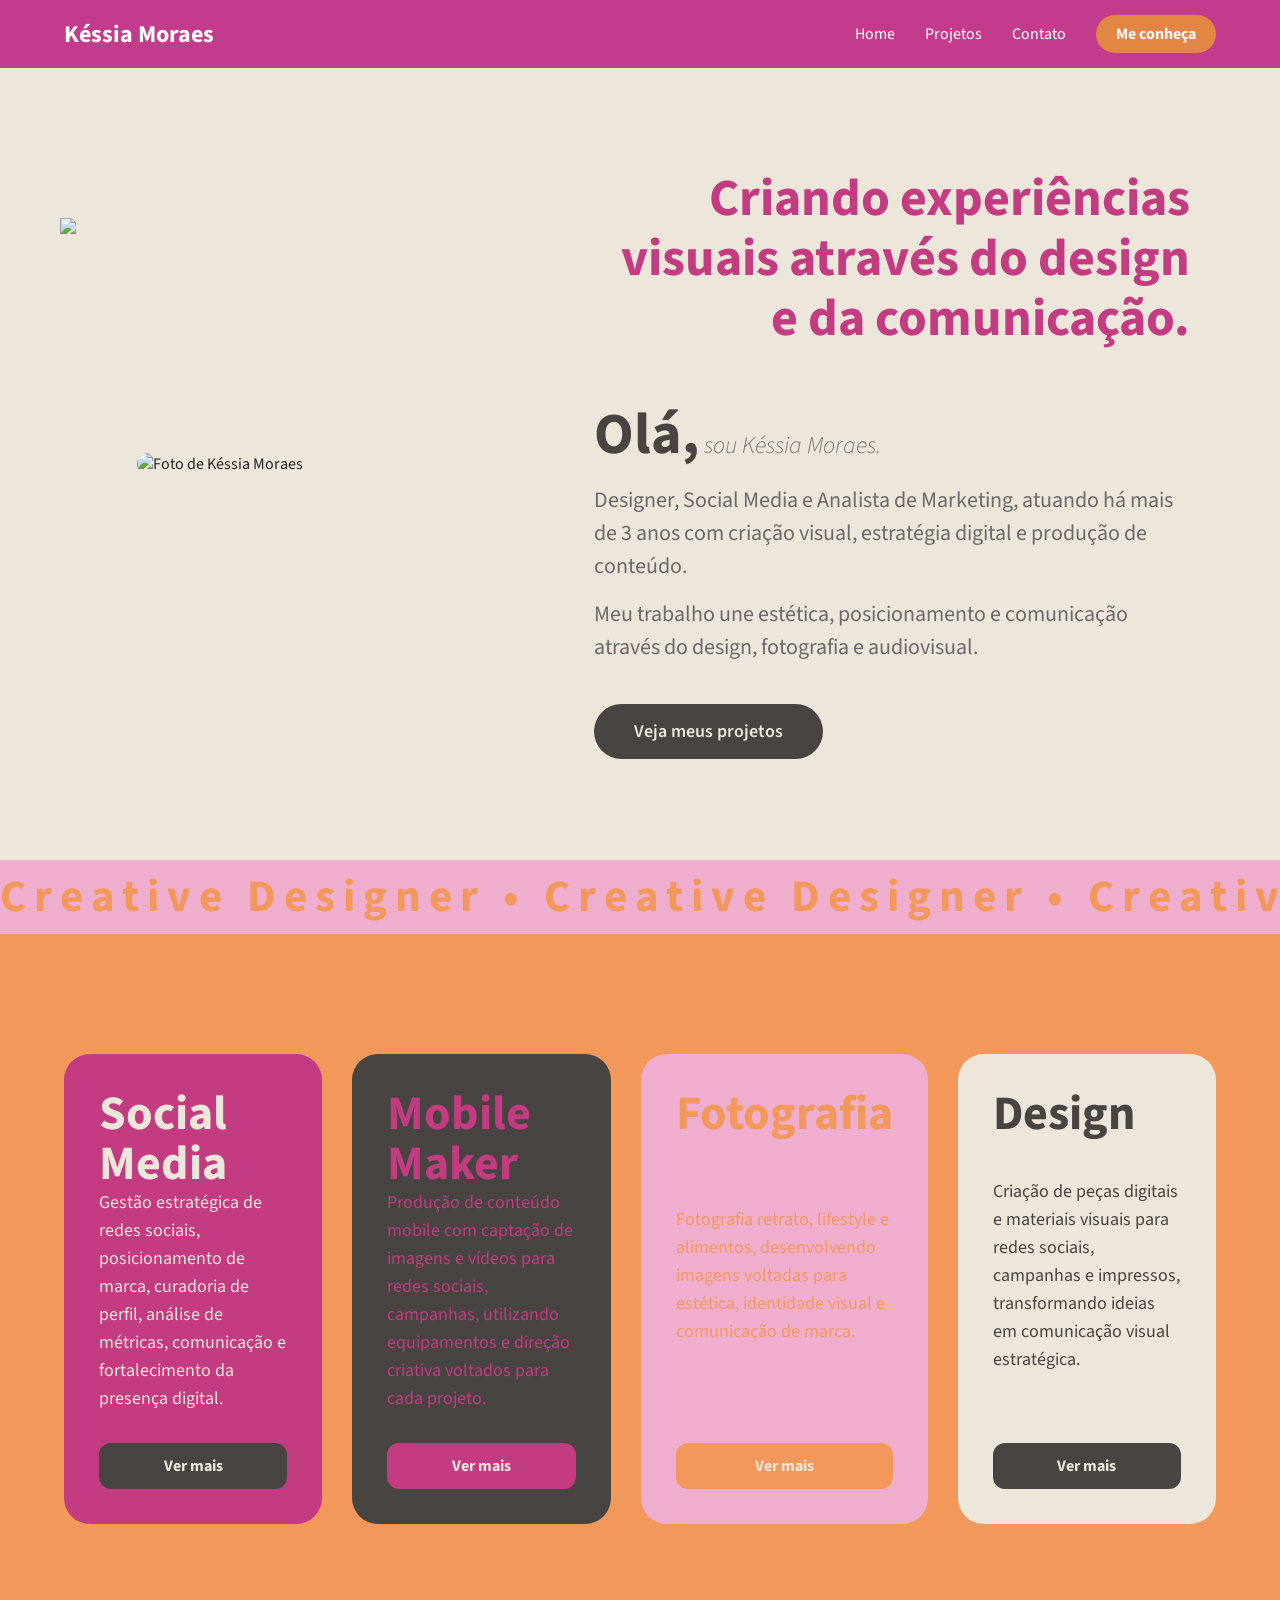
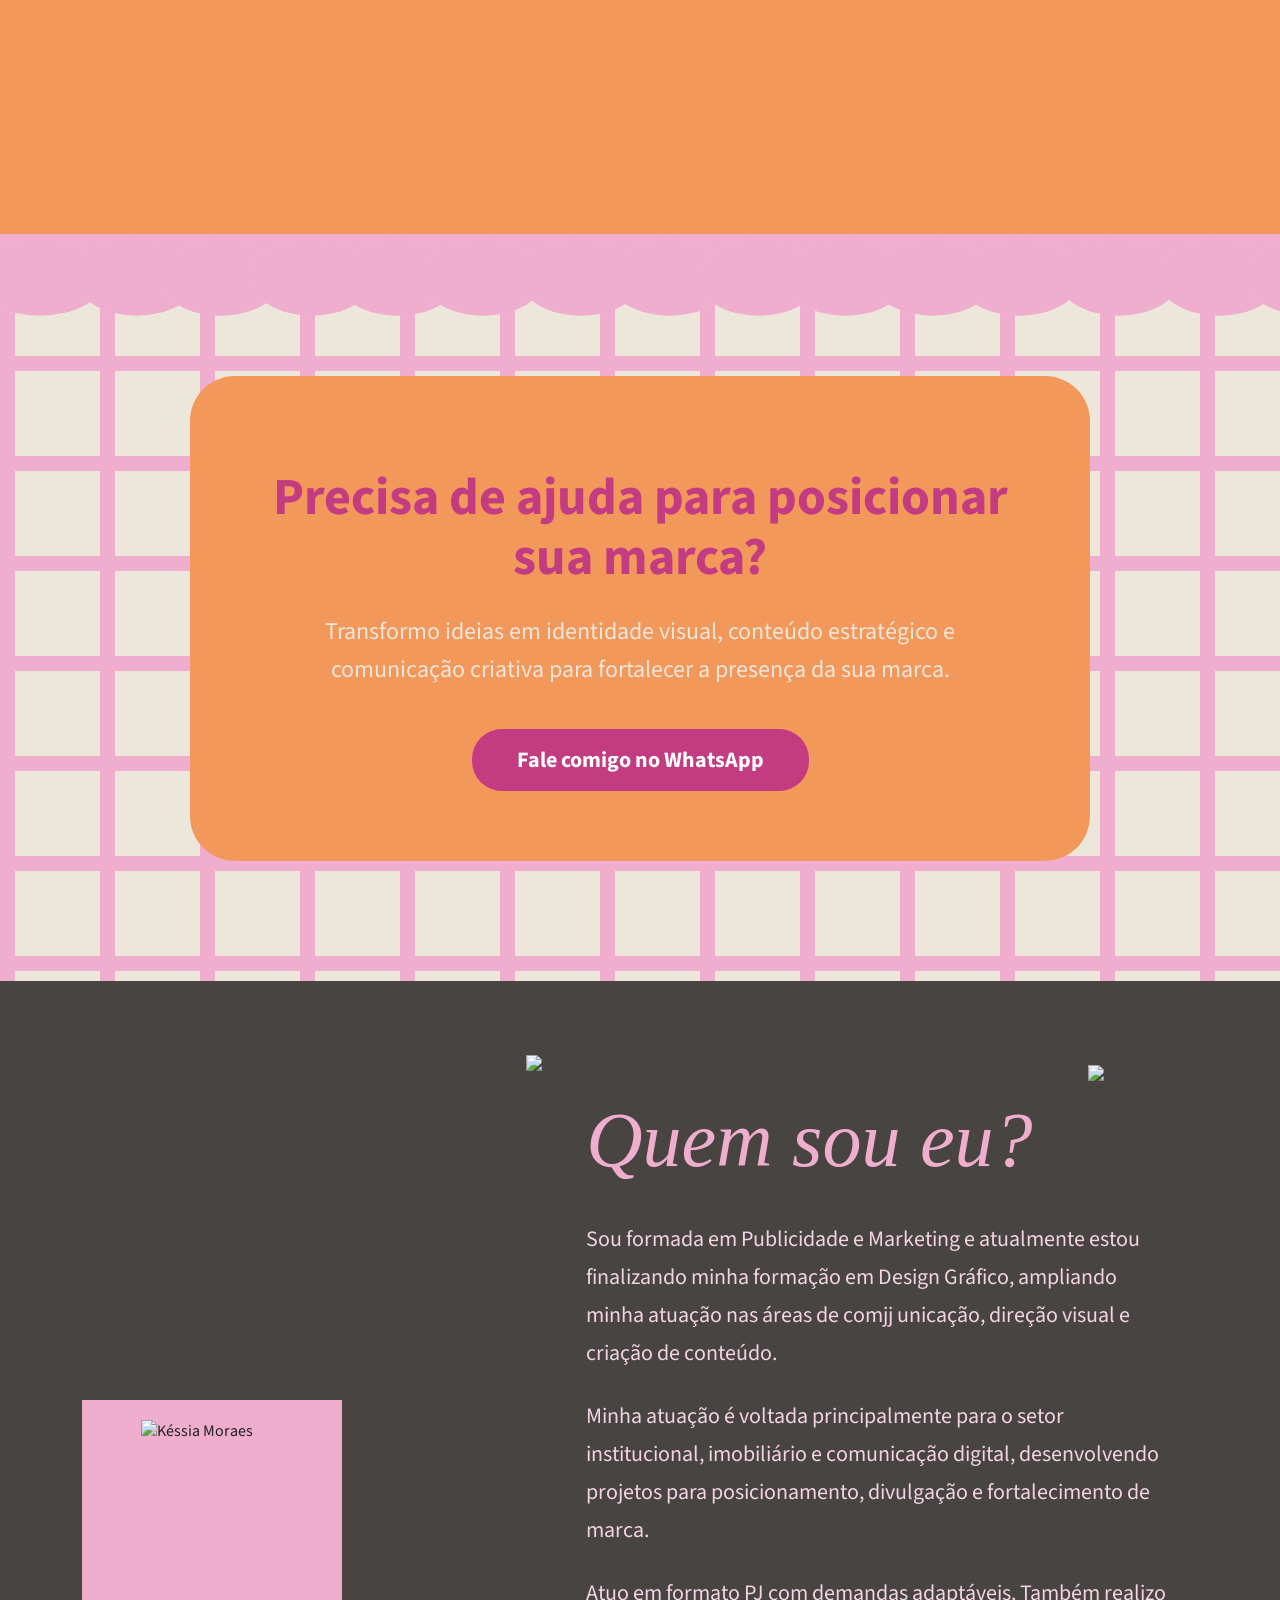
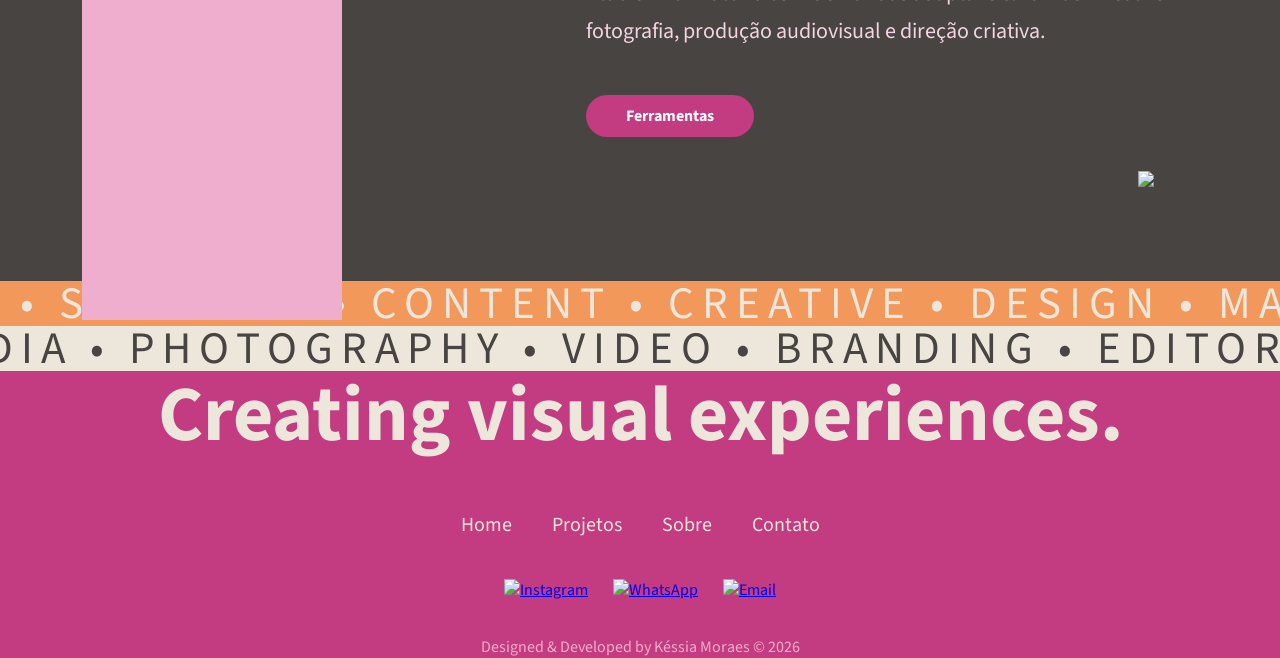
==== index.html @ b6b6fb09 "Primeira versão do portfólio" ====
<!DOCTYPE html>
<html lang="pt-br">

<head>
    <meta charset="UTF-8">
    <meta name="viewport" content="width=device-width, initial-scale=1.0">

    <title>Késsia Moraes</title>

    <link rel="stylesheet" href="style.css">

    <link href="https://fonts.googleapis.com/css2?family=Source+Sans+Pro:wght@300;400;500;600;700&display=swap" rel="stylesheet">
</head>

<body>

    <!-- HEADER -->

    <header>
        <div class="logo">
            <h2>Késsia Moraes</h2>
        </div>

        <nav>
            <ul>
                <li><a href="#">Home</a></li>
                <li><a href="#projetos">Projetos</a></li>
                <li><a href="#contato">Contato</a></li>
                <li><a href="#sobre" class="btn-conheca">Me conheça</a></li>
            </ul>
        </nav>
    </header>

    <!-- HOME -->

   <section class="home">

    <div class="home-image">

    <img class="estrela-home" src="imagens/ESTRELA.svg">
    <img class="foto" src="imagens/Kessia Moraes.Jpg" alt="Foto de Késsia Moraes">

</div>

    <div class="home-text">

        <h1>
            Criando experiências visuais
            através do design e da
            comunicação.
        </h1>

        <h2>
            Olá,<span> sou Késsia Moraes.</span>
        </h2>

        <p>
            Designer, Social Media e Analista de Marketing,
            atuando há mais de 3 anos com criação visual,
            estratégia digital e produção de conteúdo.
        </p>

        <p>
            Meu trabalho une estética, posicionamento e
            comunicação através do design, fotografia
            e audiovisual.
        </p>

        <a href="#projetos" class="btn-projetos">

    Veja meus projetos

</a>

    </div>

</section>

<!-- ================= PROJETOS ================= -->

  <div class="faixa">

        <h2>
            Creative Designer • Creative Designer • Creative Designer • Creative Designer •
        </h2>

    </div>
<section class="projetos">

    <section class="cards" id="projetos">

        <div class="card social">

        <h3>Social Media</h3>

        <p>
            Gestão estratégica de redes sociais, posicionamento de marca, curadoria de perfil, análise de métricas,  comunicação e fortalecimento da presença digital.
        </p>

        <a href="socialmedia.html">Ver mais</a>

    </div>

    <div class="card mobile">

        <h3>Mobile Maker</h3>

        <p>
            Produção de conteúdo mobile com captação de imagens e vídeos para redes sociais, campanhas, utilizando equipamentos e direção criativa voltados para cada projeto.
        </p>

        <a href="mobilemaker.html">Ver mais</a>

    </div>

     <div class="card fotografia">

        <h3>Fotografia</h3>

        <p>
             Fotografia retrato, lifestyle e alimentos, desenvolvendo imagens voltadas para estética, identidade visual e comunicação de marca.       
       </p>
        <a href="fotografia.html">Ver mais</a>

    </div>

    <div class="card design">

        <h3>Design</h3>

        <p>
            Criação de peças digitais e materiais visuais para redes sociais, campanhas e impressos, transformando ideias em comunicação visual estratégica.
        </p>

        <a href="design.html">Ver mais</a>
    </div>

</section> <!-- fecha cards -->

</section> <!-- fecha projetos -->

<!-- QUEM SOU EU -->

<div class="divisor-editorial">
    <img src="Designs/franjinha.svg" alt="">
</div>

<!-- ================= CONTATO ================= -->

<section class="contato" id="contato">

    <div class="contato-box">

        <img class="estrela estrela-contato1" src="imagens/ESTRELA.svg" alt="">
        <img class="estrela estrela-contato2" src="imagens/ESTRELA.svg" alt="">
        <img class="estrela estrela-contato3" src="imagens/ESTRELA.svg" alt="">

        <h2>
            Precisa de ajuda para posicionar sua marca?
        </h2>

        <p>
            Transformo ideias em identidade visual, conteúdo estratégico e
            comunicação criativa para fortalecer a presença da sua marca.
        </p>

        <a
            href="https://wa.me/5544988152777"
            target="_blank"
            class="btn-whatsapp">

            Fale comigo no WhatsApp

        </a>

    </div>

</section>


<section class="sobre" id="sobre">

    <div class="sobre-imagem">

        <div class="fundo-rosa"></div>

        <img src="imagens/Késsia.CR2" alt="Késsia Moraes">

    </div>

    <div class="sobre-texto">

      <img class="estrela-sobre estrela1" src="imagens/ESTRELA.svg">
      <img class="estrela-sobre estrela2" src="imagens/ESTRELA.svg">
      <img class="estrela-sobre estrela3" src="imagens/ESTRELA.svg">

        <h2>Quem sou eu?</h2>

        <p>
            Sou formada em Publicidade e Marketing e atualmente
            estou finalizando minha formação em Design Gráfico,
            ampliando minha atuação nas áreas de comjj   unicação,
            direção visual e criação de conteúdo.
        </p>

        <p>
            Minha atuação é voltada principalmente para o setor
            institucional, imobiliário e comunicação digital,
            desenvolvendo projetos para posicionamento,
            divulgação e fortalecimento de marca.
        </p>

        <p>
            Atuo em formato PJ com demandas adaptáveis.
            Também realizo fotografia, produção audiovisual
            e direção criativa.
        </p>

        <div class="titulo-ferramentas">
            Ferramentas
        </div>

</section>

       <div class="icones">
    <img src="imagens/canva.png" alt="">
    <img src="imagens/affinity.png" alt="">
    <img src="imagens/lightroom.png" alt="">
    <img src="imagens/illustrator.png" alt="">
    <img src="imagens/capcut.png" alt="">

</div>

</section>

<!-- ================= RODAPÉ ================= -->

<footer>

    <div class="faixa-footer faixa1">
        <p>
            CREATIVE • DESIGN • MARKETING • STRATEGY • CONTENT • CREATIVE • DESIGN • MARKETING • STRATEGY • CONTENT
        </p>
    </div>

    <div class="faixa-footer faixa2">
        <p>
            BRANDING • EDITORIAL • SOCIAL MEDIA • PHOTOGRAPHY • VIDEO • BRANDING • EDITORIAL • SOCIAL MEDIA • PHOTOGRAPHY
        </p>
    </div>

    <h2>
        Creating visual experiences.
    </h2>

    <div class="footer-links">

        <a href="#">Home</a>
        <a href="#">Projetos</a>
        <a href="#">Sobre</a>
        <a href="#">Contato</a>

    </div>

    <div class="redes">

        <a href="https://www.instagram.com/kessia_marketing/" target="_blank">
            <img src="imagens/instagram.png" alt="Instagram">
        </a>

        <a href="https://wa.me/5544988152777" target="_blank">
            <img src="imagens/whatsapp.png" alt="WhatsApp">
        </a>

        <a href="mailto:seuemail@email.com">
            <img src="imagens/email.png" alt="Email">
        </a>

    </div>

    <p>
        Designed & Developed by Késsia Moraes © 2026
    </p>
    
</footer>

</body>

</html>
---- style.css ----
* {
    margin: 0;
    padding: 0;
    box-sizing: border-box;
}

html{

    scroll-behavior:smooth;

}
body {
    background-color: #ede6db;
    font-family: 'Source Sans Pro', sans-serif;
    color: #222;
}

header {
    background-color: #c33B8c;
    width: 100%;
    padding: 15px 5%;
    display: flex;
    justify-content: space-between;
    align-items: center;
}

header .logo h2 {
    color: white;
    margin: 0;
    font-size: 24px;
}

header nav ul {
    display: flex;
    align-items: center;
    list-style: none;
    gap: 30px;
}

header nav ul li a {
    color: white;
    text-decoration: none;
    font-size: 16px;
}

header nav ul li a.btn-conheca {
    background-color: #e28743;
    color: #f6f6f6;
    padding: 8px 20px;
    border-radius: 20px;
    font-weight: bold;
    display: inline-block;
    transition: opacity 0.2s;
}

header nav ul li a.btn-conheca:hover {
    opacity: 0.9;
}

.home{
    width: 100%;
    min-height: 88vh;
    padding: 60px 7%;
    display: flex;
    justify-content: space-between;
    align-items: center;
    gap: 70px;
    background: #EDE6DB;
}
.home-image{
    width: 40%;
    display: flex;
    justify-content: center;
    position: relative; /* importante */
}

.foto{
    width:340px;
    border-radius:40px;
}

.estrela-home{
    position:absolute;
    width:300px;
    top:-235px;
    left:-30px;
    z-index:2;
}

.home-text{
    width:55%;
}
.home-text h1{
    color:#C33B80;
    font-size:52px;
    font-weight:700;
    line-height:60px;
    text-align:right;
    margin-bottom:45px;
}
.home-text h2{
    color:#484441;
    font-size:58px;
    font-weight:700;
    margin-bottom:8px;
}

.home-text h2 span{
    font-size:24px;
    font-weight:300;
    color:#777;
    font-style:italic;
}

.home-text p{
    color:#6a6a6a;
    font-size:22px;
    line-height:33px;
    margin-bottom:15px;
}

.home .btn-projetos{
    display:inline-block;
    margin-top:25px;
    background:#484441;
    color:#EDE6DB;
    border:none;
    border-radius:30px;
    padding:15px 40px;
    font-size:18px;
    cursor:pointer;
    transition:.3s;
    text-decoration:none;
    font-weight:600;
}

.home .btn-projetos:hover{
    background:#C33B80;
}

/* ================= PROJETOS ================= */

.projetos{
    width: 100%;
    min-height: 100vh;
    background-color: #F2985B;

    display: flex;
    flex-direction: column;
    align-items: center;
    padding-bottom: 80px;
}

.faixa{
    width:100%;
    background:#F0AECF;
    padding:5px 0;
    overflow:hidden;
}

.faixa h2{
    color:#F2985B;
    font-size:60px;
    font: weight 700px;;
    white-space:nowrap;
    text-align:center;
    letter-spacing:2px;
}

.faixa h2{
    color:#F2985B;
    font-size:45px;
    font-weight:700;
    white-space:nowrap;
    text-align:center;
    letter-spacing:8px;
}

.faixa h3{
    color:#89654e;
    font-size:50px;
    font-weight:700;
    white-space:nowrap;
    text-align:center;
    letter-spacing:2px;
}

.faixa2 h2{
    color:#F0AECF;
    font-size:42px;
    white-space:nowrap;
    text-align:center;
    letter-spacing:2px;
}

.cards{
    width: 90%;
    margin:120px auto 0;
    display: grid;
    grid-template-columns: repeat(4,1fr);
    gap: 30px;
}

.card{
    padding:35px;
    border-radius:26px;
    min-height:400px;
    display:flex;
    flex-direction:column;
    justify-content:space-between;
}

.card h3{
    font-size:48px;
    line-height:50px;
    font-weight:700;

}

.card p{
    font-size:18px;
    line-height:28px;
}

.card a{
    margin-top:30px;
    text-decoration:none;
    font-weight:bold;
}

.social{
    background:#C33B80;
    color:#EDE6DB;
}

.mobile{
    background:#484441;
    color:#C33B80;
}

.fotografia{
    background:#F0AECF;
    color:#F2985B;

}

.design{
    background:#EDE6DB;
    color:#484441;
}
.card a{
    display:block;
    width:100%;
    text-align:center;
    margin-top:30px;
    padding:12px;
    border-radius:12px;
    text-decoration:none;
    font-weight:700;
}

.social a{
    background:#484441;
    color:#EDE6DB;
}

.mobile a{
    background:#C33B80;
    color:#EDE6DB;
}

.fotografia a{
    background:#F2985B;
    color:#EDE6DB;
}

.design a{
    background:#484441;
    color:#EDE6DB;
}

/* ================= DIVISOR EDITORIAL ================= */

.divisor-editorial{
    width:97\%;
    margin-bottom:-60px;   /* faz a franjinha entrar na próxima seção */
    line-height:0;
    position:relative;
    z-index:10;
}

.divisor-editorial img{
    display:block;
    width:109%;           /* aumenta um pouquinho */
    margin-left:-2%;      /* centraliza */
}

/* SOBRE */

.sobre{

    width:100%;
    min-height:100vh;
    background:#484441;
    display:flex;
    justify-content:space-between;
    align-items:center;
    padding:90px 8%;
    position:relative;
}

.sobre-imagem{
    width:35%;
    position:relative;
    display:flex;
    justify-content:center;
}

.fundo-rosa{
    width:260px;
    height:520px;
    background:#F0AECF;
    position:absolute;
    left:-20px;
    top:-20px;
    z-index:1;
}

.sobre-imagem img{
    width:300px;
    position:relative;
    z-index:2;
}

.sobre-texto{ 
    width:55%;
    color:white;
    position:relative;

}

.sobre-texto h2{
    font-size:78px;
    color:#F0AECF;
    font-family:serif;
    font-style:italic;
    font-weight:400;
    margin-bottom:35px;
}

.sobre-texto p{
    font-size:22px;
    line-height:38px;
    color:#F3D4E5;
    margin-bottom:25px;
}

.titulo-ferramentas{
    display:inline-block;
    background:#C33B80;
    color:white;
    padding:10px 40px;
    border-radius:30px;
    margin-top:20px;
    margin-bottom:30px;
    font-weight:bold;

}

.icones{
    display:flex;
    gap:25px;
    align-items:center;

}

.icones img{
    width:48px;
}

.estrela-sobre{
    position:absolute;
    width:60px;
}

.estrela1{
    left:-60px;
    top:-40px;
}

.estrela2{
    right:30px;
    top:-30px;
}

.estrela3{
    right:-20px;
    bottom:-20px;
}

/* ================= CONTATO ================= */

.contato{
    width:100%;
    padding:120px 8%;
    background:
    linear-gradient(#F0AECF 15px, transparent 15px),
    linear-gradient(90deg,#F0AECF 15px, transparent 15px);
    background-size:100px 100px;
    background-color:#EDE6DB;
    display:flex;
    justify-content:center;
}

.contato-box{
    width:900px;
    background:#F2985B;
    border-radius:45px;
    padding:70px;
    text-align:center;
    position:relative;
}

.contato-box h2{
    color:#C33B80;
    font-size:52px;
    line-height:60px;
    margin-bottom:25px;
}

.contato-box p{
    color:#EDE6DB;
    font-size:24px;
    line-height:38px;
    margin-bottom:40px;
}

.btn-whatsapp{
    display:inline-block;
    background:#C33B80;
    color:white;
    text-decoration:none;
    padding:15px 45px;
    border-radius:30px;
    font-size:22px;
    font-weight:bold;
    transition:.3s;
}

.btn-whatsapp:hover{
    background:#484441;

}

.estrela-contato1{
    width:45px;
    left:50px;
    top:40px;
}

.estrela-contato2{
    width:70px;
    right:70px;
    top:90px;
}

.estrela-contato3{
    width:35px;
    right:120px;
    bottom:60px;
}

/* ================= FOOTER ================= */

footer{
    width:100%;
    background:#C33B80;
    text-align:center;
    padding:0 px 8% 50px;
    position:relative;
}

.faixa-footer{
    width:100%;
    height:45px;

    display:flex;
    justify-content:center;
    align-items:center;
    overflow:hidden;
}

.faixa-footer p{

    white-space:nowrap;
    font-size:45px;
    letter-spacing:8px;
    font: weight 600px;

}

.faixa1{
    background:#F2985B;

}

.faixa1 p{
    color:#EDE6DB;

}

.faixa2{
    background:#EDE6DB;

}

.faixa2 p{
    color:#484441;

}


footer h2{
    font-size:78px;
    color:#EDE6DB;
    line-height:90px;
    margin-bottom:50px;
    font-weight:700;
}

.footer-links{
    display:flex;
    justify-content:center;
    gap:40px;
    margin-bottom:40px;
}

.footer-links a{
    color:#EDE6DB;
    text-decoration:none;
    font-size:20px;
    transition:.3s;
}

.footer-links a:hover{
    color:#F2985B;
}

.redes{
    display:flex;
    justify-content:center;
    gap:25px;
    margin-bottom:35px;
}

.redes img{
    width:34px;
    transition:.3s;
}

.redes img:hover{
    transform:scale(1.15);
}

footer p{
    color:#F0AECF;
    font-size:16px;
}

/* ==========================================
   FOTOGRAFIA
========================================== */

.banner-foto{
    width:100%;
    min-height:70vh;
    background:#484441;
    display:flex;
    justify-content:center;
    align-items:center;
    text-align:center;
    padding:80px 8%;

}

.banner-texto h1{
    color:#C33B80;
    font-size:24px;
    letter-spacing:8px;
    text-transform:uppercase;
    margin-bottom:20px;

}

.banner-texto h2{
    color:#EDE6DB;
    font-size:90px;
    font-weight:700;
    margin-bottom:20px;

}

.banner-texto p{
    color:#D8D2CA;
    font-size:22px;
    line-height:34px;

}

.galeria{
    background:#484441;
    padding:100px 8%;

}

.galeria h3{
    color:#F0AECF;
    font-size:42px;
    margin-bottom:40px;
    margin-top:80px;
    letter-spacing:3px;
    text-transform:uppercase;

}

.grid-fotos{
    display:grid;
    grid-template-columns:repeat(12,1fr);
    grid-auto-rows:190px;
    gap:18px;
    margin-bottom:80px;

}

.grid-fotos img{

    width:100%;
    height:100%;
    object-fit:cover;

    transition:.4s;

}

.grid-fotos img:hover{

    object-fit:contain;

    background:#484441;

}

.grid-fotos img:hover{
    transform:scale(1.02);

}

.grid-fotos img:nth-child(1){
    grid-column:span 8;
    grid-row:span 3;

}

.grid-fotos img:nth-child(2){
    grid-column:span 4;
    grid-row:span 2;

}

.grid-fotos img:nth-child(3){
    grid-column:span 4;
    grid-row:span 2;

}

.grid-fotos img:nth-child(4){
    grid-column:span 8;
    grid-row:span 2;

}

.grid-fotos img:nth-child(5){
    grid-column:span 6;
    grid-row:span 3;

}

.grid-fotos img:nth-child(6){
    grid-column:span 6;
    grid-row:span 3;

}

.grid-fotos img:nth-child(7){
    grid-column:span 12;
    grid-row:span 3;

}

.galeria h3:first-child{
    margin-top:0;

}

.galeria h3::after{
    content:"";
    display:block;
    width:120px;
    height:3px;
    background:#C33B80;
    margin-top:12px;

}


/* ================= LIGHTBOX ================= */

.lightbox{
    display:none;
    position:fixed;
    left:0;
    top:0;
    width:100%;
    height:100%;
    background:rgba(0,0,0,.92);
    justify-content:center;
    align-items:center;
    z-index:9999;
    animation:fade .35s;
}

.lightbox img{
    max-width:88%;
    max-height:88%;
    border-radius:10px;
    animation:zoom .35s;
}

.fechar{
    position: fixed;
    top: 20px;
    right: 30px;
    font-size: 70px;
    font-weight: bold;
    color: #ffffff;
    cursor: pointer;
    z-index: 10000;
}

.anterior,
.proximo{
    position:absolute;
    top:50%;
    transform:translateY(-50%);
    color:white;
    font-size:60px;
    cursor:pointer;
    user-select:none;
    padding:20px;
}

.anterior{
    left:25px;
}

.proximo{
    right:25px;
}

@keyframes fade{
    from{
        opacity:0;
    }

    to{
        opacity:1;
    }
}

@keyframes zoom{
    from{
        transform:scale(.85);
    }

    to{
        transform:scale(1);
    }
}


/* ==========================================
   mobilemaker
========================================== */

.intro-mobile{

    width:80%;
    margin:90px auto;
    display:flex;
    gap:40px;
    justify-content:center;
    align-items:center;

}

.linha-mobile{
    width:3px;
    height:120px;
    background:#C33B80;

}

.texto-mobile{
    max-width:700px;

}

.texto-mobile h2{

    color:#F0AECF;
    font-size:40px;
    margin-bottom:20px;

}

.texto-mobile p{

    color:#EDE6DB;
    line-height:1.9;
    font-size:18px;

}

.videos-mobile{

    width:70%;
    margin:0 auto 120px;

}

.video-card{

    margin-bottom:120px;

}

.video-card video{

    width:100%;
    max-width:650px;

    display:block;

    margin:0 auto;

    border-radius:20px;

    transition:.35s;

    cursor:pointer;

}

.video-card video:hover{

    transform:scale(1.02);

}

.info-video{

    width:650px;

    margin:25px auto 0;

    text-align:left;

}

.info-video span{

    color:#F2985B;

    font-size:15px;

    letter-spacing:3px;

}

.info-video h3{

    color:#F0AECF;

    font-size:34px;

    margin:10px 0;

}

.info-video p{

    color:#d9d9d9;

    line-height:1.8;

    margin-bottom:25px;

}

.tags-video{

    display:flex;

    gap:12px;

    flex-wrap:wrap;

}

.tags-video span{
    background:#C33B80;
    color:white;
    padding:8px 16px;
    border-radius:40px;
    font-size:14px;
    letter-spacing:1px;

}

.video-card::after{

    content:"";
    display:block;
    width:100%;
    height:1px;
    background:rgba(255,255,255,.12);
    margin-top:70px;

}

.pagina-mobile{

    background:#484441;
    color:#fff;

}


/* ==========================================
   DESIGN
========================================== */

.banner-design{

    width:100%;
    min-height:55vh;
    background:#484441;
    display:flex;
    justify-content:center;
    align-items:center;
    text-align:center;
    color:#ffe7e7;
}

.banner-design h1{

    font-size:20px;
    letter-spacing:8px;
    text-transform:uppercase;
    color:#C33B80;
    margin-bottom:20px;

}

.banner-design h2{

    font-size:70px;
    font-weight:300;
    margin-bottom:20px;

}

.banner-design p{

    width:650px;
    max-width:90%;
    margin:auto;
    line-height:1.8;

}

/* INTRO */

.intro-design{

    background:#484441;
    color:white;

    display:flex;
    justify-content:space-between;
    align-items:center;

    padding:120px 10%;

    gap:80px;

}

.texto-intro{

    width:50%;

}

.texto-intro h2{

    font-size:42px;
    font-weight:300;
    margin-bottom:35px;

}

.texto-intro p{

    line-height:2;
    margin-bottom:20px;
    color:#d8d8d8;

}

.titulo-gigante{

    font-size:150px;
    font-weight:700;
    opacity:.05;
    user-select:none;

}

/* CATEGORIAS */

.categoria-design{

    background:#484441;
    color:white;
    padding:100px 10%;

}

.categoria-design h2{

    font-size:42px;
    font-weight:300;
    margin-bottom:20px;

}

.categoria-texto{

    width:650px;
    max-width:100%;
    color:#d6d6d6;
    line-height:1.8;
    margin-bottom:60px;

}

/* PROJETOS */

.projeto-design{

    display:flex;
    justify-content:space-between;
    align-items:center;

    gap:60px;

    margin-bottom:120px;

}

.projeto-design.invertido{

    flex-direction:row-reverse;

}

.texto-projeto{

    max-width:450px;
    padding-left:50px;

}

.texto-projeto h2{

    font-size:36px;
    font-weight:300;
    margin-bottom:35px;

}

.texto-projeto p{

    line-height:2;
    color:#484441;
    font-size:17px;

}

/* GALERIA */

.galeria-design{
    width:65%;
    display:grid;
    grid-template-columns:repeat(3,1fr);
    gap:18px;
    margin:0 auto;

}

.galeria-design img{

    width:100%;
    display:block;
    border-radius:12px;

    cursor:pointer;

    transition:.4s;

    box-shadow:0 15px 35px #484441;

}

.galeria-design img:hover{

    transform:translateY(-8px);

}

/* GRID FEED */

.grid-design{

    display:grid;

    grid-template-columns:repeat(auto-fit,minmax(250px,1fr));

    gap:25px;

}

.grid-design img{

    width:100%;
    border-radius:12px;
    cursor:pointer;
    transition:.4s;

}

.grid-design img:hover{

    transform:translateY(-8px);

}

/* STORIES */

.stories-grid{

    display:flex;

    gap:25px;

    overflow-x:auto;

    padding-bottom:15px;

}

.stories-grid img{

    width:220px;

    border-radius:18px;

    cursor:pointer;

    transition:.4s;

    flex-shrink:0;

}

.stories-grid img:hover{

    transform:translateY(-8px);

}

/* FINAL */

.comunicacao-design{

    background:#484441;
    color:white;

    padding:120px 10%;

}

.comunicacao-design h2{

    font-size:42px;
    font-weight:300;
    margin-bottom:30px;

}

.comunicacao-design p{

    width:750px;
    max-width:100%;

    line-height:2;
    color:#d6d6d6;

    margin-bottom:20px;

}

.portfolio-update{

    background:#484441;

    color:white;

    text-align:center;

    padding:120px 10%;

}

.portfolio-update h2{

    font-size:42px;
    font-weight:300;
    margin-bottom:30px;

}

.portfolio-update p{

    width:700px;
    max-width:100%;
    margin:auto;

    line-height:2;

    color:#d5d5d5;

}


/********************************************
SOCIAL MEDIA
********************************************/

.banner-social{

    background:#484441;
    color:#8d6f40;
    padding:170px 10%;
    text-align:center;

}

.banner-social h1{

    font-size:18px;
    letter-spacing:4px;
    text-transform:uppercase;
    color:#F0AECF;
    margin-bottom:20px;

}

.banner-social h2{

    font-size:58px;
    font-weight:300;
    margin-bottom:20px;

}

.banner-social p{

    width:700px;
    max-width:100%;
    margin:auto;
    line-height:1.8;
    color:#d5d5d5;

}

/*========================*/

.intro-design{

    display:flex;
    justify-content:space-between;
    align-items:center;
    padding:120px 10%;
    background:#484441;
    color:#EDE6DB;
    gap:80px;

}

.texto-intro{

    max-width:700px;

}

.texto-intro h2{

    font-size:42px;
    margin-bottom:30px;
    font-weight:300;

}

.texto-intro p{

    line-height:1.9;
    margin-bottom:25px;
    color:#d5d5d5;

}

.titulo-gigante{

    font-size:120px;
    color:#F2985B;
    opacity:.15;
    writing-mode:vertical-rl;
    user-select:none;

}

/*========================*/

.categoria-design{

    padding:100px 10%;
    background:#484441;
    color:white;

}

.categoria-design h2{

    font-size:38px;
    text-align:center;
    margin-bottom:20px;
    font-weight:300;

}

.categoria-texto{

    text-align:center;
    width:700px;
    max-width:100%;
    margin:0 auto 70px;
    line-height:1.8;
    color:#d5d5d5;

}

/*========================*/

.grid-servicos{

    display:grid;
    grid-template-columns:repeat(auto-fit,minmax(280px,1fr));
    gap:35px;

}

.card-servico{

    background:#5b5552;
    padding:35px;
    border-radius:18px;
    transition:.3s;

}

.card-servico:hover{

    transform:translateY(-8px);

}

.card-servico h3{

    font-size:24px;
    margin-bottom:20px;
    color:#F2985B;
    font-weight:400;

}

.card-servico p{

    line-height:1.8;
    color:#EDE6DB;

}

/*========================*/

.comunicacao-design{

    padding:100px 10%;
    background:#484441;
    color:white;
    text-align:center;

}

.comunicacao-design h2{

    font-size:38px;
    margin-bottom:40px;
    font-weight:300;

}

.comunicacao-design p{

    width:900px;
    max-width:100%;
    margin:0 auto 30px;
    line-height:2;
    color:#d5d5d5;

}

/*========================*/

.portfolio-update{

    padding:120px 10%;
    background:#484441;
    text-align:center;
    color:white;

}

.portfolio-update h2{

    font-size:45px;
    margin-bottom:30px;
    font-weight:300;

}

.portfolio-update p{

    width:700px;
    max-width:100%;
    margin:0 auto 45px;
    line-height:1.9;
    color:#d5d5d5;

}

/*========================*/

.botao-home{

    display:inline-block;
    padding:15px 40px;
    background:#F2985B;
    color:white;
    text-decoration:none;
    border-radius:40px;
    transition:.3s;

}

.botao-home:hover{

    background:#C33B80;
}

/*==========================
RESPONSIVO
==========================*/

@media(max-width:900px){

.intro-design{

    flex-direction:column;
    text-align:center;

}

.titulo-gigante{

    writing-mode:horizontal-tb;
    font-size:65px;

}

.banner-social h2{

    font-size:42px;

}

.portfolio-update h2{

    font-size:35px;

}

}


/* ================= LIGHTBOX DESIGN ================= */

.lightbox{
    display:none;
    position:fixed;
    top:0;
    left:0;
    width:100%;
    height:100%;
    background:rgba(0,0,0,.92);
    justify-content:center;
    align-items:center;
    z-index:99999;
}

.lightbox img{
    max-width:90%;
    max-height:90%;
    border-radius:12px;
}

.fechar{
    position:absolute;
    top:20px;
    right:35px;
    color:#fff;
    font-size:55px;
    cursor:pointer;
    z-index:100000;
}

.anterior,
.proximo{
    position:absolute;
    top:50%;
    transform:translateY(-50%);
    color:#fff;
    font-size:65px;
    cursor:pointer;
    padding:20px;
    user-select:none;
    z-index:100000;
}

.anterior{
    left:25px;
}

.proximo{
    right:25px;
}
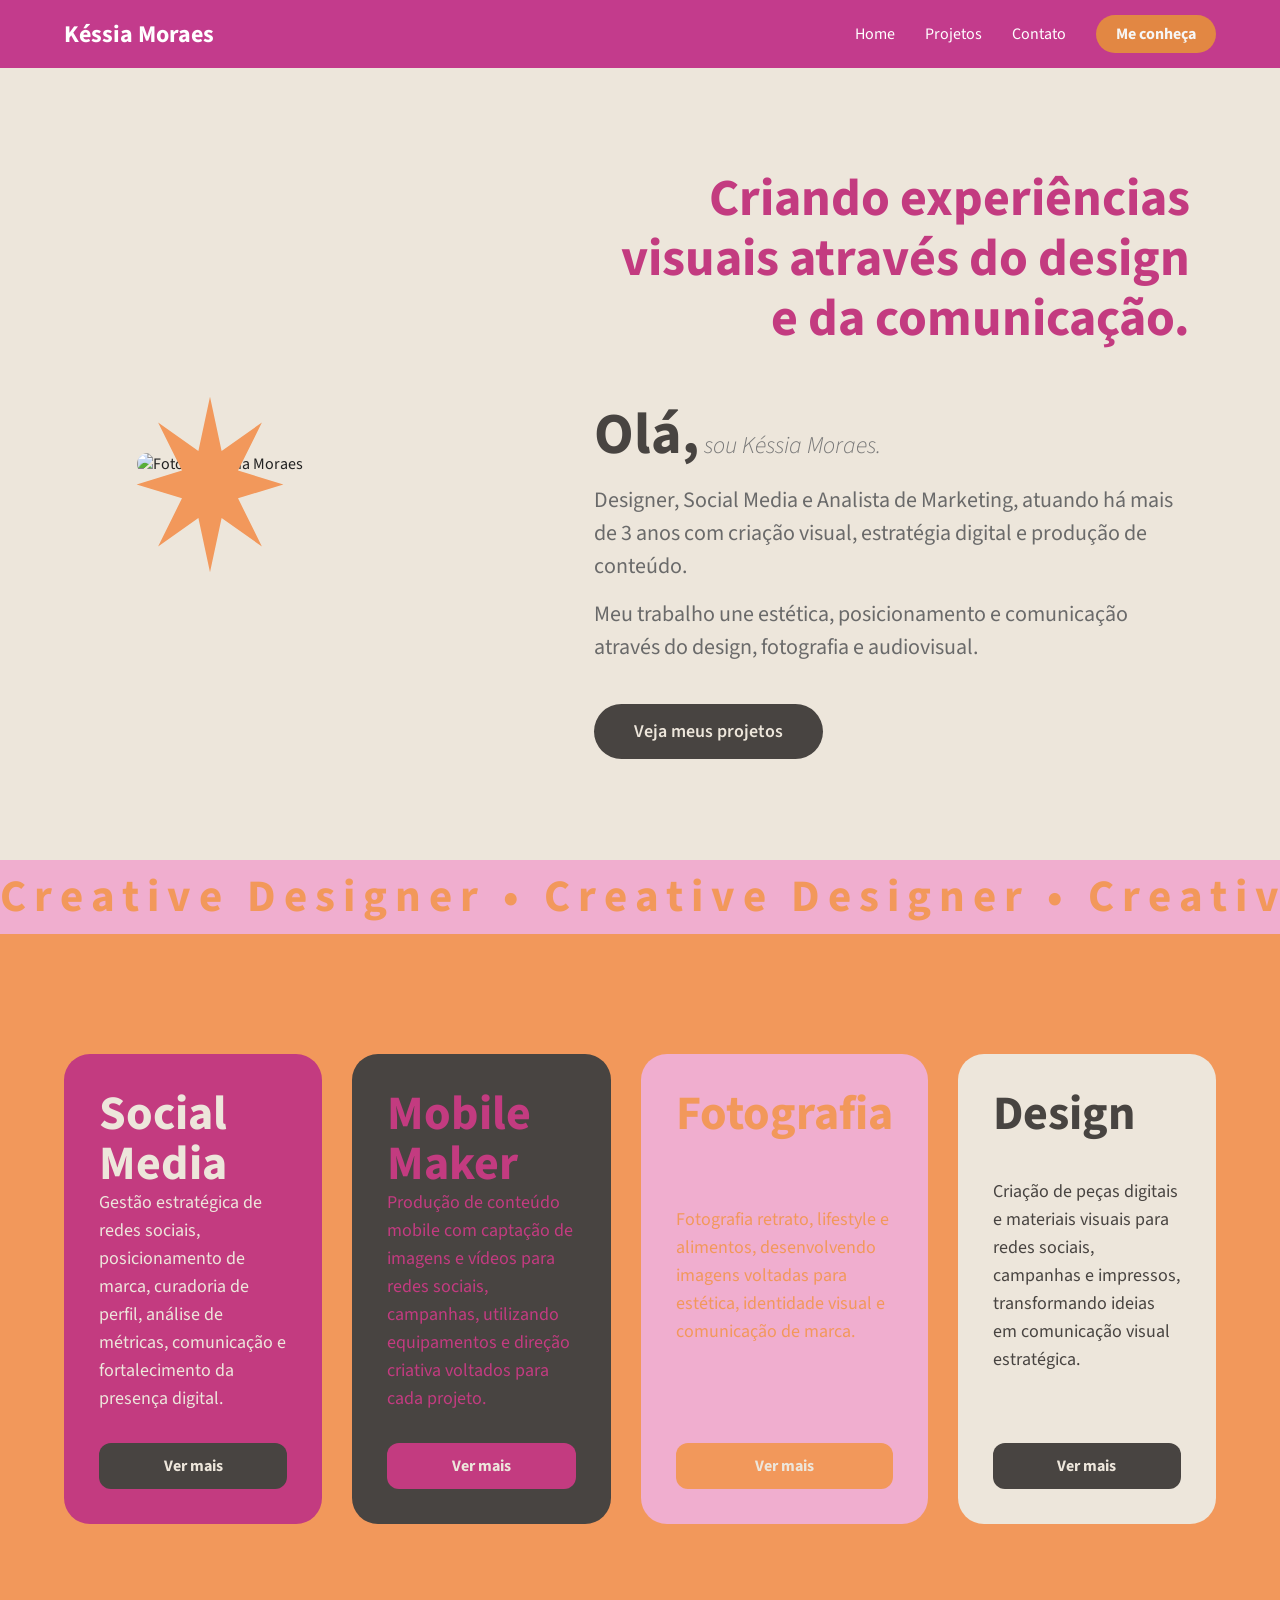
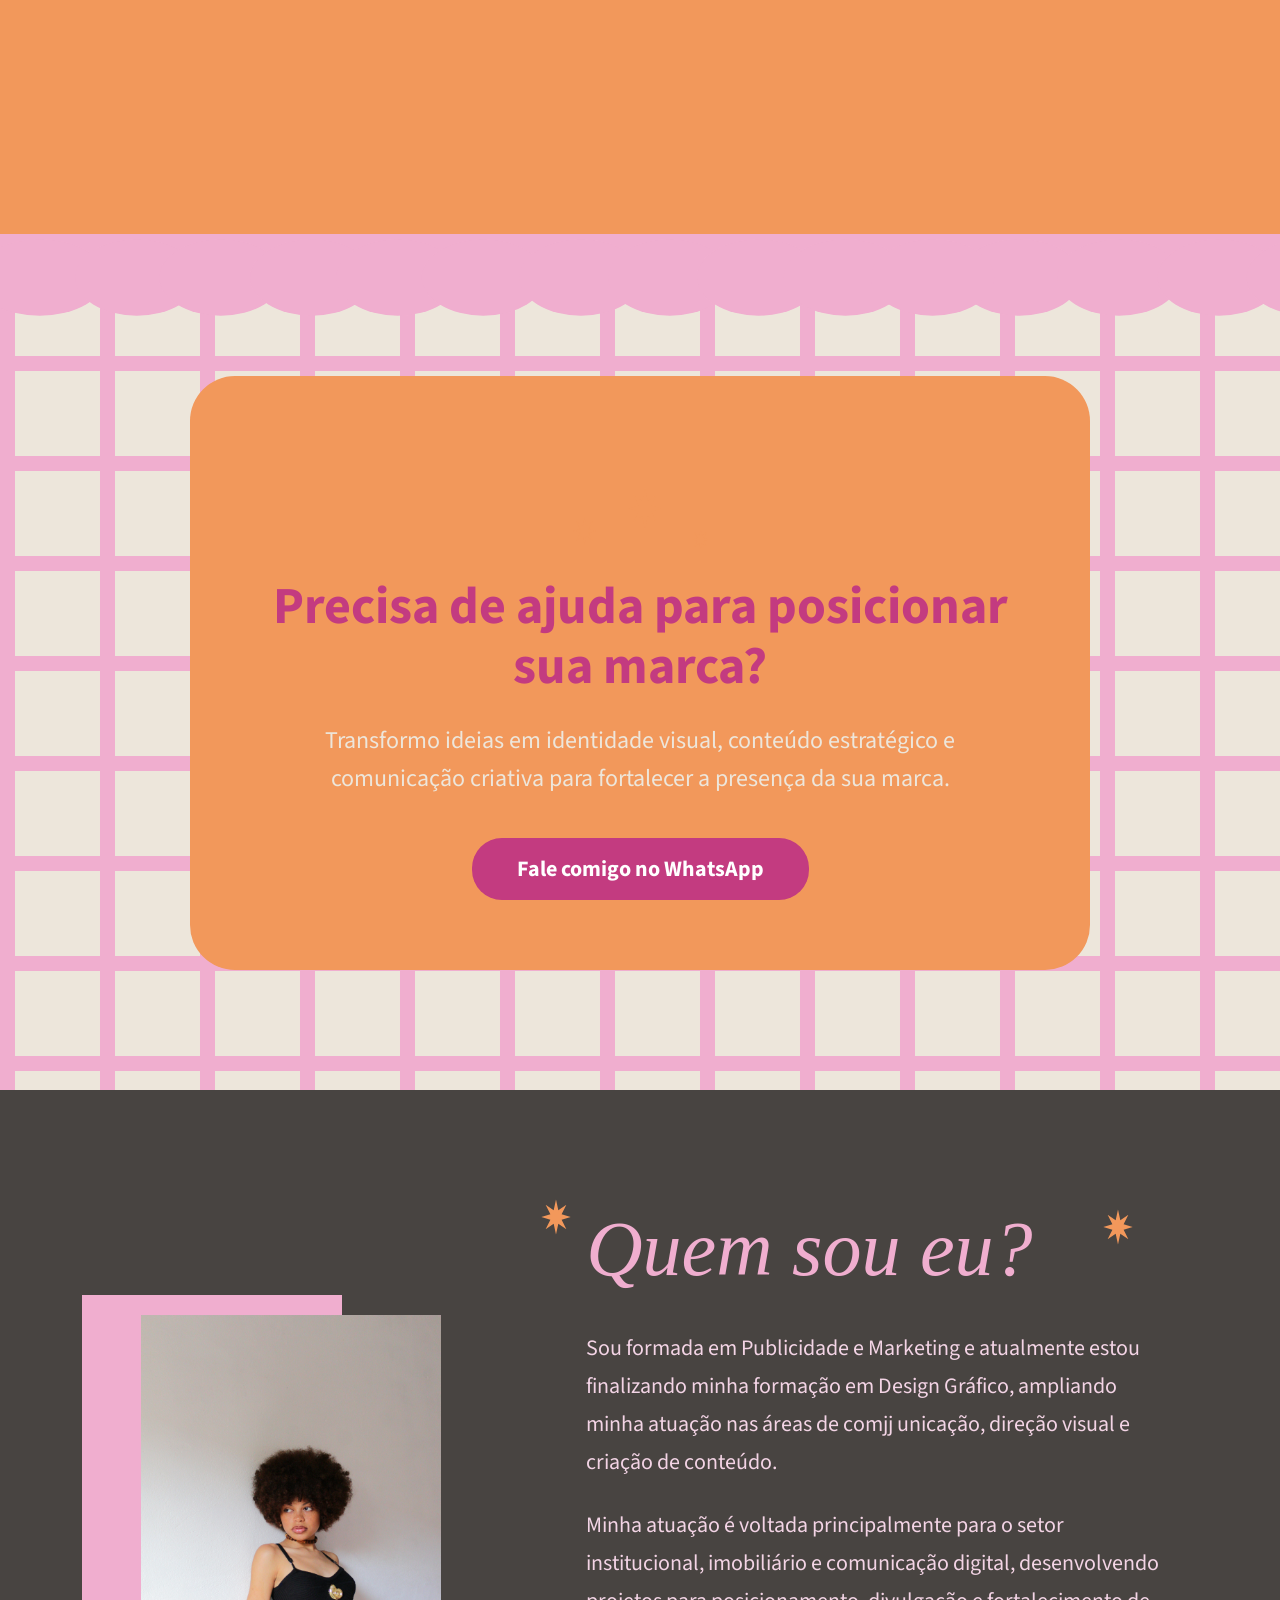
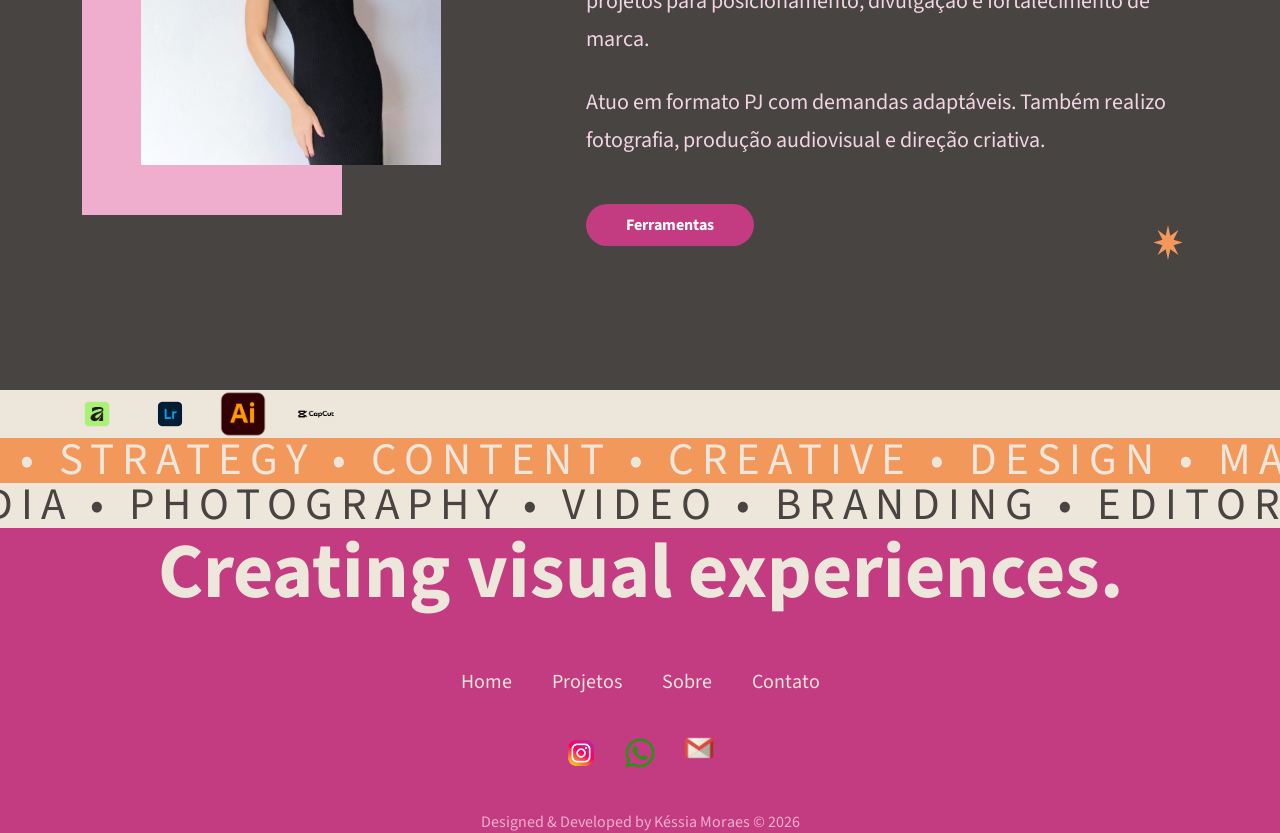
==== commit 91bedbd9: "corrige caminhos das imagens" ====
--- a/index.html
+++ b/index.html
@@ -37,8 +37,8 @@
 
     <div class="home-image">
 
-    <img class="estrela-home" src="imagens/ESTRELA.svg">
-    <img class="foto" src="imagens/Kessia Moraes.Jpg" alt="Foto de Késsia Moraes">
+    <img class="estrela-home" src="Imagens/ESTRELA.svg">
+    <img class="foto" src="Imagens/Kessia Moraes.Jpg" alt="Foto de Késsia Moraes">
 
 </div>
 
@@ -151,9 +151,9 @@
 
     <div class="contato-box">
 
-        <img class="estrela estrela-contato1" src="imagens/ESTRELA.svg" alt="">
-        <img class="estrela estrela-contato2" src="imagens/ESTRELA.svg" alt="">
-        <img class="estrela estrela-contato3" src="imagens/ESTRELA.svg" alt="">
+        <img class="estrela estrela-contato1" src="Imagens/ESTRELA.svg" alt="">
+        <img class="estrela estrela-contato2" src="Imagens/ESTRELA.svg" alt="">
+        <img class="estrela estrela-contato3" src="Imagens/ESTRELA.svg" alt="">
 
         <h2>
             Precisa de ajuda para posicionar sua marca?
@@ -184,16 +184,15 @@
 
         <div class="fundo-rosa"></div>
 
-        <img src="imagens/Késsia.CR2" alt="Késsia Moraes">
+        <img src="Imagens/Késsia.CR2" alt="Késsia Moraes">
 
     </div>
 
     <div class="sobre-texto">
 
-      <img class="estrela-sobre estrela1" src="imagens/ESTRELA.svg">
-      <img class="estrela-sobre estrela2" src="imagens/ESTRELA.svg">
-      <img class="estrela-sobre estrela3" src="imagens/ESTRELA.svg">
-
+      <img class="estrela-sobre estrela1" src="Imagens/ESTRELA.svg">
+      <img class="estrela-sobre estrela2" src="Imagens/ESTRELA.svg">
+      <img class="estrela-sobre estrela3" src="Imagens/ESTRELA.svg">
         <h2>Quem sou eu?</h2>
 
         <p>
@@ -223,11 +222,11 @@
 </section>
 
        <div class="icones">
-    <img src="imagens/canva.png" alt="">
-    <img src="imagens/affinity.png" alt="">
-    <img src="imagens/lightroom.png" alt="">
-    <img src="imagens/illustrator.png" alt="">
-    <img src="imagens/capcut.png" alt="">
+    <img src="Imagens/canva.png" alt="">
+    <img src="Imagens/affinity.png" alt="">
+    <img src="Imagens/lightroom.png" alt="">
+    <img src="Imagens/illustrator.png" alt="">
+    <img src="Imagens/capcut.png" alt="">
 
 </div>
 
@@ -265,15 +264,15 @@
     <div class="redes">
 
         <a href="https://www.instagram.com/kessia_marketing/" target="_blank">
-            <img src="imagens/instagram.png" alt="Instagram">
+            <img src="Imagens/INSTAGRAM.png" alt="Instagram">
         </a>
 
         <a href="https://wa.me/5544988152777" target="_blank">
-            <img src="imagens/whatsapp.png" alt="WhatsApp">
-        </a>
-
-        <a href="mailto:seuemail@email.com">
-            <img src="imagens/email.png" alt="Email">
+            <img src="Imagens/WHATSAPP.png" alt="WhatsApp">
+        </a>
+
+        <a href="kessiamoraes23@email.com">
+            <img src="Imagens/EMAIL.png" alt="Email">
         </a>
 
     </div>
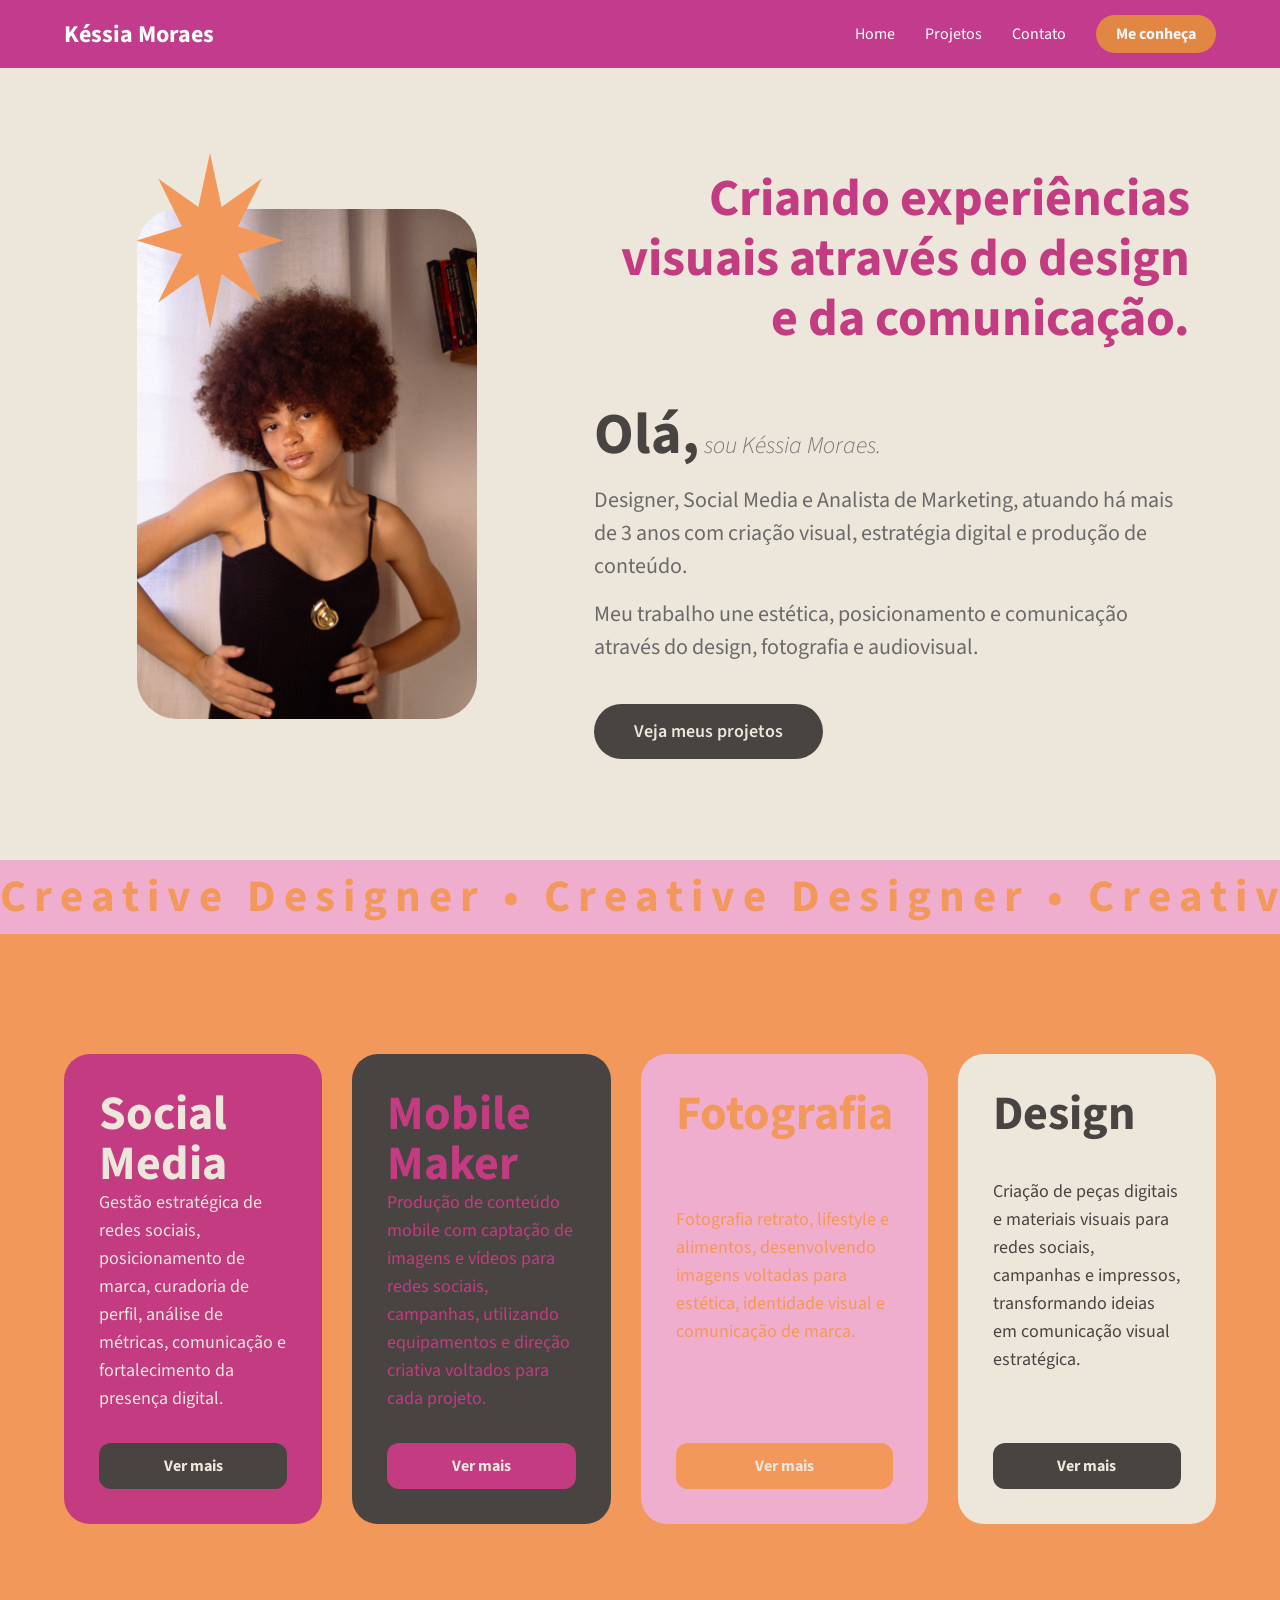
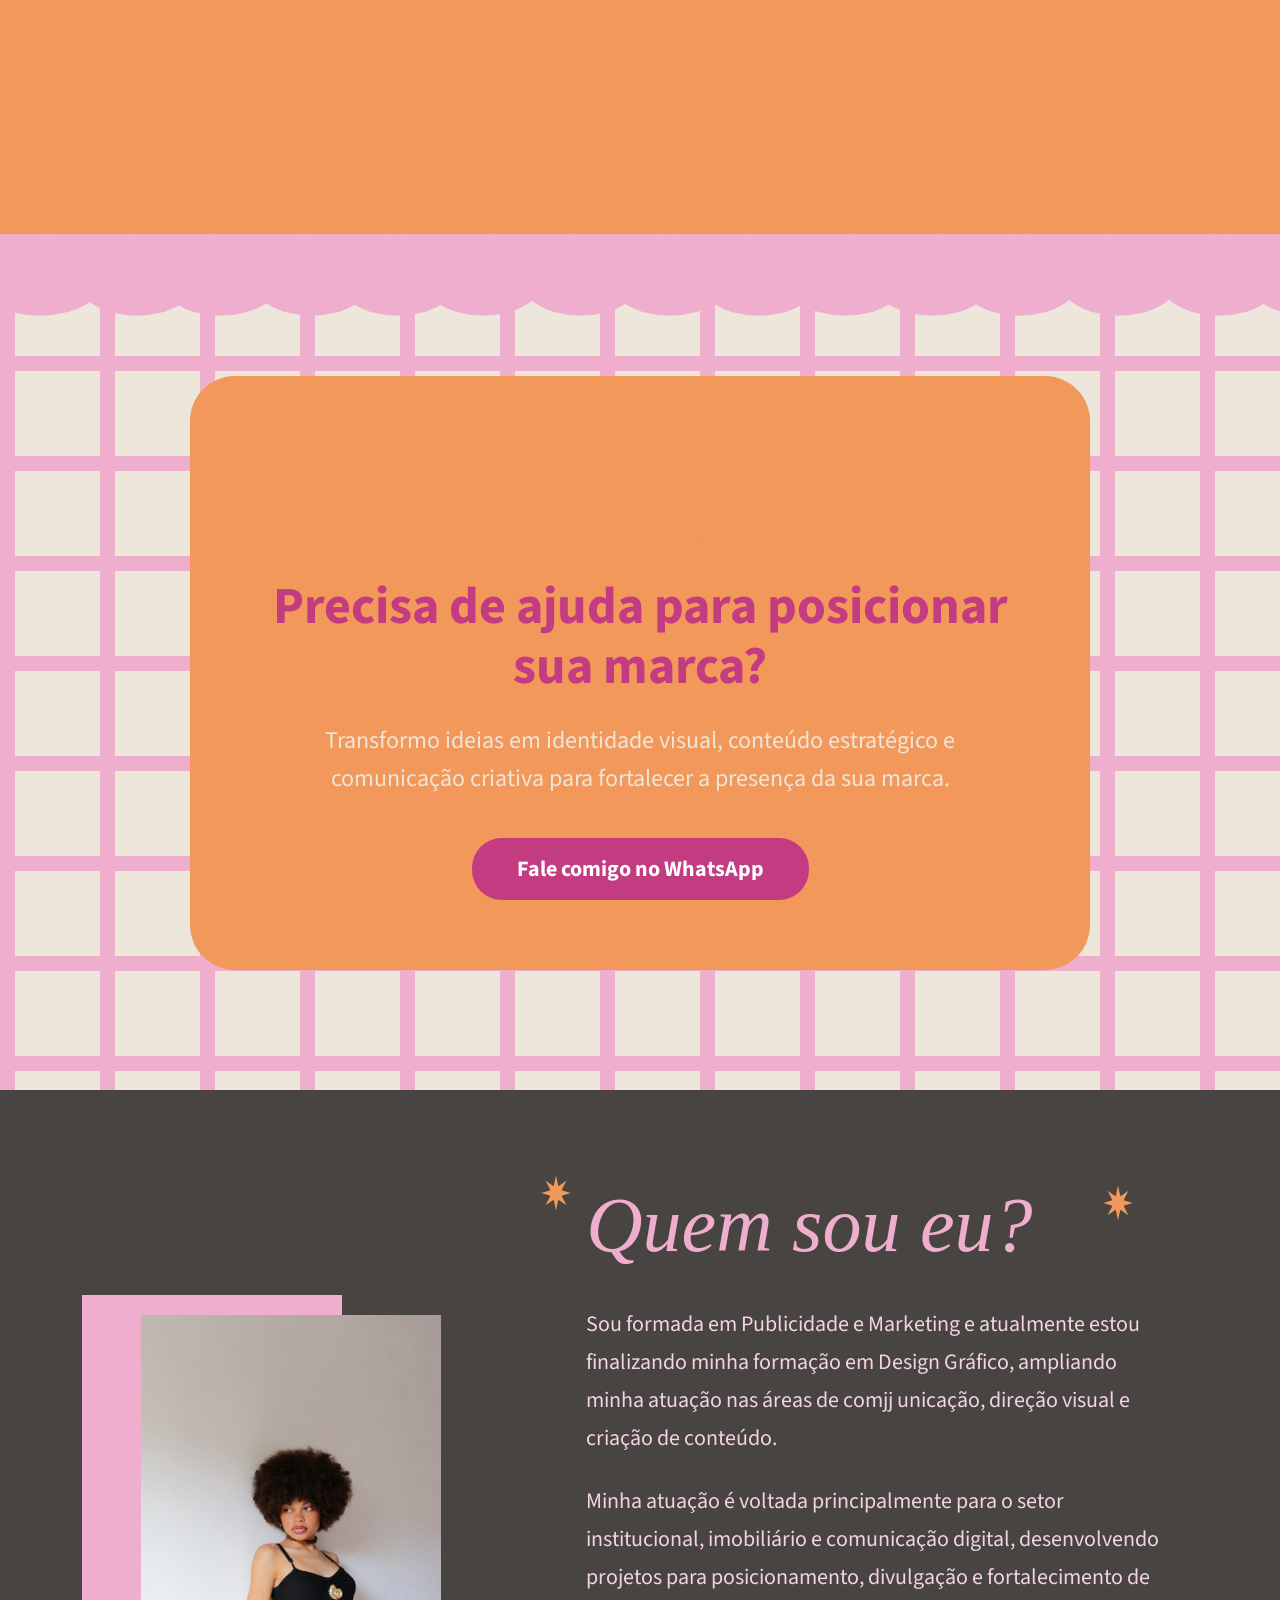
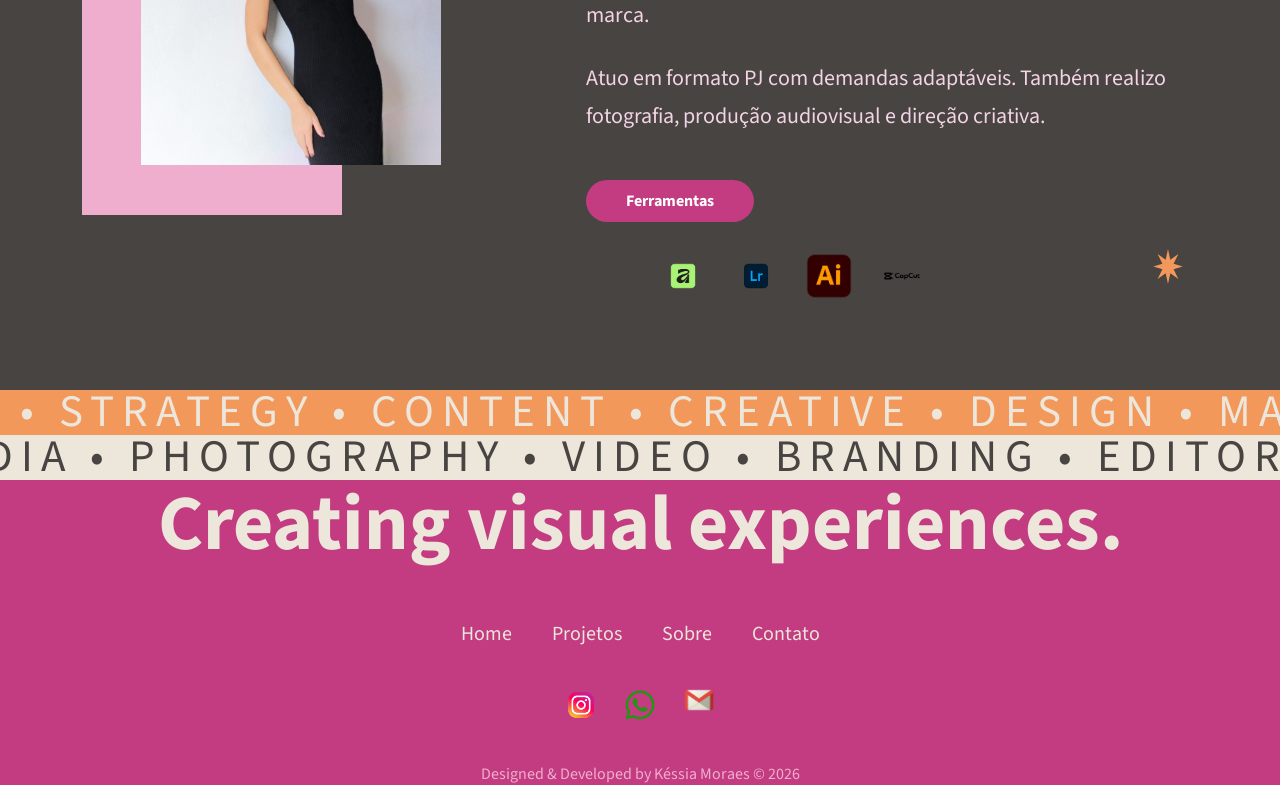
==== commit 0e8c43a1: "ajusta layout e imagens" ====
--- a/index.html
+++ b/index.html
@@ -38,7 +38,7 @@
     <div class="home-image">
 
     <img class="estrela-home" src="Imagens/ESTRELA.svg">
-    <img class="foto" src="Imagens/Kessia Moraes.Jpg" alt="Foto de Késsia Moraes">
+    <img class="foto" src="Imagens/Kessia Moraes.jpg" alt="Foto de Késsia Moraes">
 
 </div>
 
@@ -184,7 +184,7 @@
 
         <div class="fundo-rosa"></div>
 
-        <img src="Imagens/Késsia.CR2" alt="Késsia Moraes">
+        <img src="Imagens/Kessia.CR2" alt="Késsia Moraes">
 
     </div>
 
@@ -215,20 +215,20 @@
             e direção criativa.
         </p>
 
-        <div class="titulo-ferramentas">
-            Ferramentas
-        </div>
-
-</section>
-
-       <div class="icones">
+       <div class="titulo-ferramentas">
+    Ferramentas
+</div>
+
+<div class="icones">
     <img src="Imagens/canva.png" alt="">
     <img src="Imagens/affinity.png" alt="">
     <img src="Imagens/lightroom.png" alt="">
     <img src="Imagens/illustrator.png" alt="">
     <img src="Imagens/capcut.png" alt="">
-
-</div>
+</div>
+
+</div>
+</section>
 
 </section>
 
--- a/style.css
+++ b/style.css
@@ -136,6 +136,11 @@
 
 .home .btn-projetos:hover{
     background:#C33B80;
+}
+
+html,
+body {
+    overflow-x: hidden;
 }
 
 /* ================= PROJETOS ================= */
